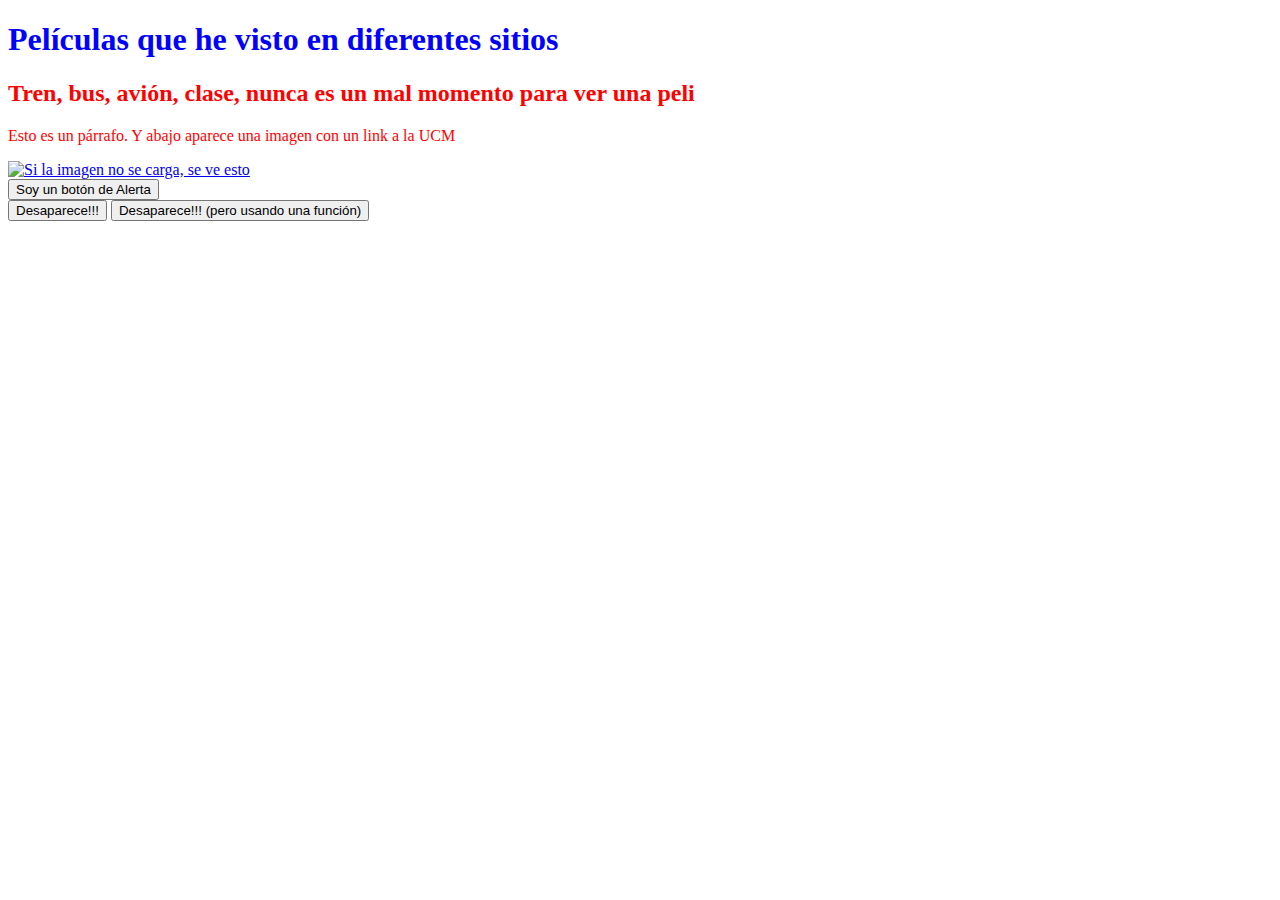
==== web_op/index.html @ b40d1664 "orden" ====
<!DOCTYPE html>

<html lang="es">

<head>
  <meta charset="utf-8">
  <title>Sitios y pelis</title>
  <meta name="viewport" content="width=device-width, initial-scale=1.0">
  <link rel="stylesheet" href="estilo.css"> <!-- Esto cargaria un archivo de estilo, pero no es necesario en Fiddle porque lo hace automáticamente -->
  <script src="script.js"></script> <!--Aquí podriamos cargar los scripts, también se puede en el <body>, y pasa lo mismo que con el css de antes, en verdad aquí no estamos cargando nada-->
</head>

<body>
  <h1>Películas que he visto en diferentes sitios</h1>
  <div>
    <h2 class=clase>Tren, bus, avión, clase, nunca es un mal momento para ver una peli</h2>

    <p class=clase id="magico"> Esto es un párrafo. Y abajo aparece una imagen con un link a la UCM</p>
    <a href="https://www.ucm.es/" target="_blank">
      <img src="https://www.ucm.es/themes/ucm16/media/img/logo.png" alt="Si la imagen no se carga, se ve esto"><!--Modifica el atributo src y verás como se muestra el mensaje, pero el link (etiqueta <a>) seguirá funcionando al ser un hijo -->
    </a>
  </div>
  <div>
    <button onclick="alert(devuelveTextoDeAlerta())">Soy un botón de Alerta</button>
  </div>
  <div>
    <button onclick="document.getElementById('magico').style.visibility='hidden'"> Desaparece!!! </button>
    <button onclick="desaparece('magico')"> Desaparece!!! (pero usando una función) </button>
  </div>
</body>
<!--2023-2024-->
</html>
---- web_op/estilo.css ----
h1 {
  color: blue;
}

.clase {
  color: red;
}
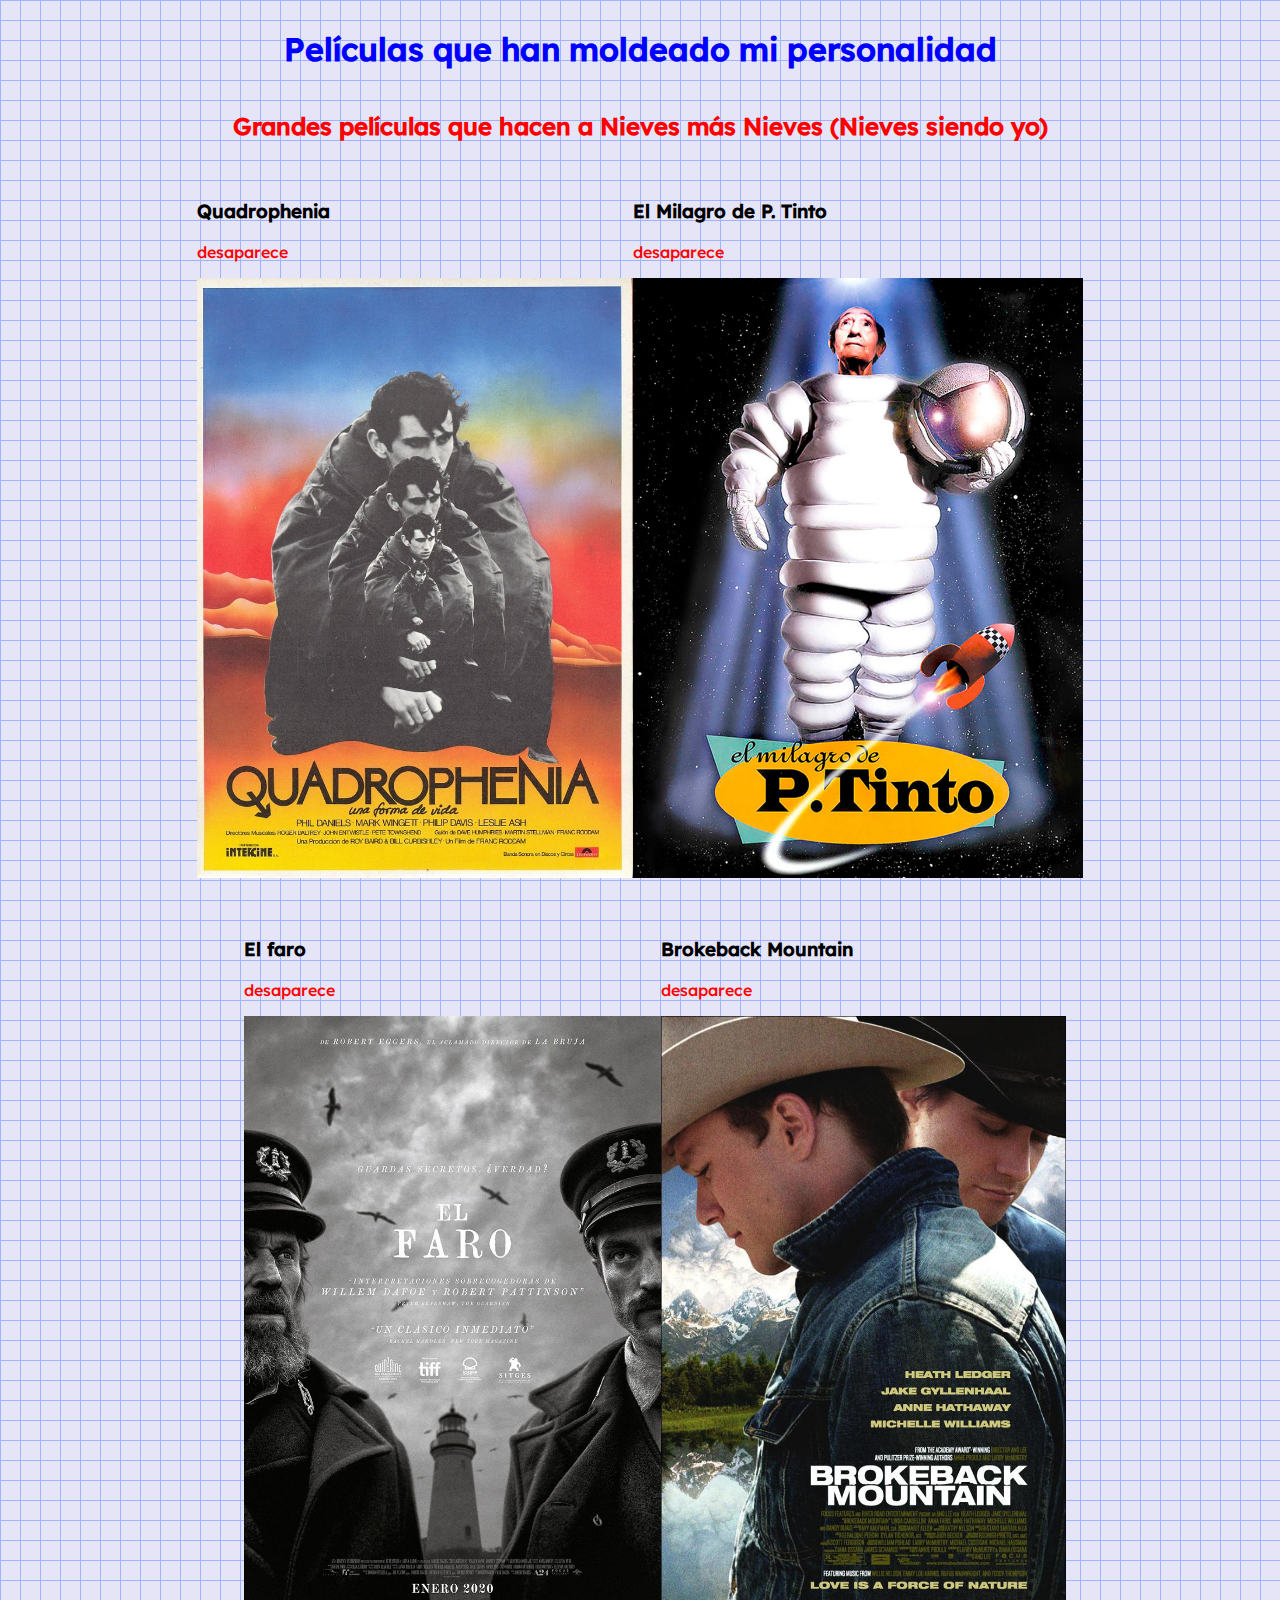
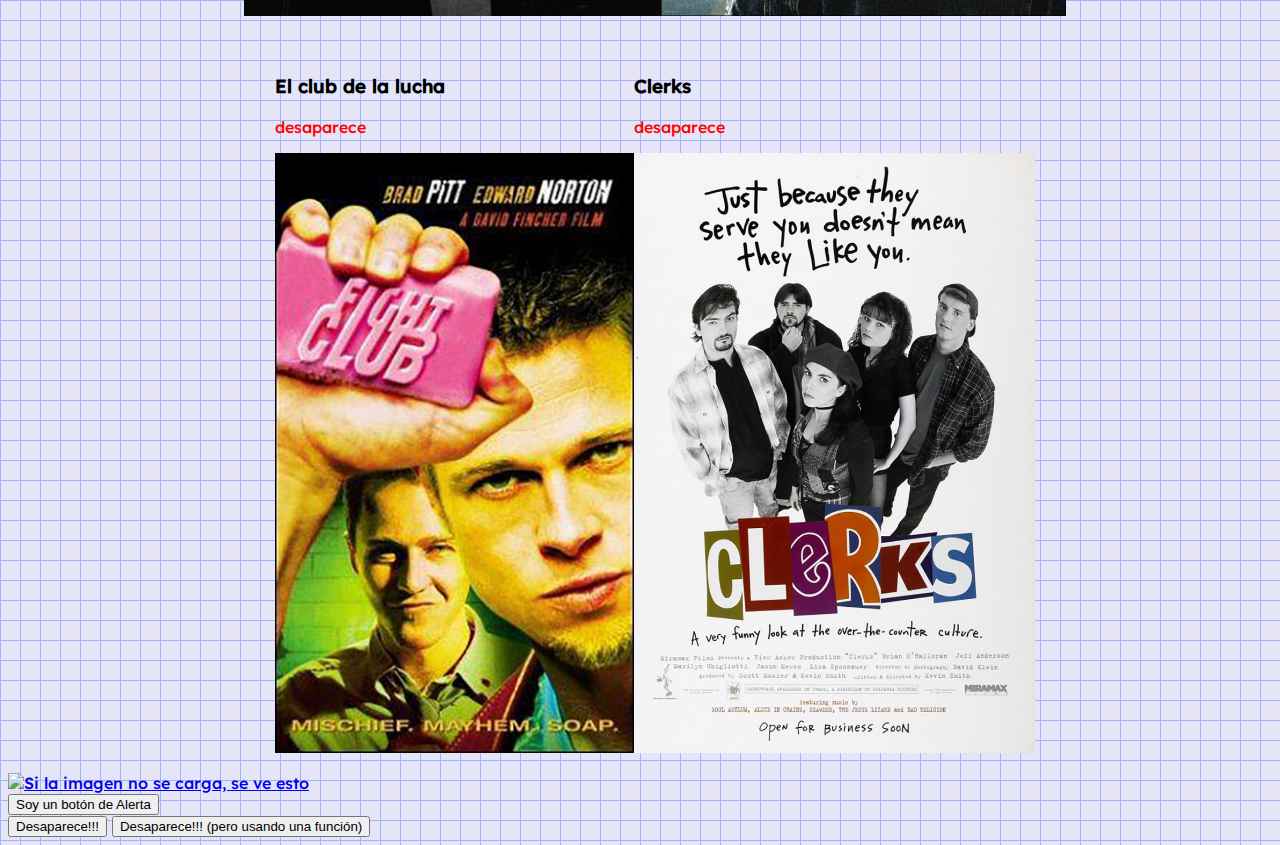
==== commit e5129660: "progreso web" ====
--- a/web_op/index.html
+++ b/web_op/index.html
@@ -4,29 +4,141 @@
 
 <head>
   <meta charset="utf-8">
-  <title>Sitios y pelis</title>
+  <title>Pelis y Nieves</title>
   <meta name="viewport" content="width=device-width, initial-scale=1.0">
   <link rel="stylesheet" href="estilo.css"> <!-- Esto cargaria un archivo de estilo, pero no es necesario en Fiddle porque lo hace automáticamente -->
   <script src="script.js"></script> <!--Aquí podriamos cargar los scripts, también se puede en el <body>, y pasa lo mismo que con el css de antes, en verdad aquí no estamos cargando nada-->
 </head>
 
 <body>
-  <h1>Películas que he visto en diferentes sitios</h1>
+
+  <!-- h1, h2, etc son headers -->
+  <div class="center">
+  <h1>Películas que han moldeado mi personalidad</h1>
+  </div>
+
   <div>
-    <h2 class=clase>Tren, bus, avión, clase, nunca es un mal momento para ver una peli</h2>
+    <div class="center">
+    <h2 class=clase>Grandes películas que hacen a Nieves más Nieves (Nieves siendo yo)</h2>
+    </div>
 
-    <p class=clase id="magico"> Esto es un párrafo. Y abajo aparece una imagen con un link a la UCM</p>
+    <div class="center">
+      <div class="container">
+
+        <div class="row">
+          
+          <!-- Left column -->
+          <div class="col-md-7">
+            <br>
+              <h3>Quadrophenia</h3>
+              <!-- p son parrafos -->
+              <p class=clase id="magico">desaparece</p>
+              <div class="center">
+                <img class="peli" src="./img/quadrophenia.jpg" alt="Quadrophenia">
+              </div>
+            <br>
+          </div>
+
+          <!-- Right column -->
+          <div class="col-md-7">
+            <br>
+            <h3>El Milagro de P. Tinto</h3>
+            <!-- p son parrafos -->
+            <p class=clase id="magico">desaparece</p>
+              <div class="center">
+                <img class="peli" src="./img/elmilagro.jpg" alt="P. Tinto">
+              </div>
+            <br>
+          </div>
+
+        </div>
+      </div>
+    </div>
+
+    <div class="center"></div>
+      <div class="container">
+
+        <div class="row">
+          
+          <!-- Left column -->
+          <div class="col-md-7">
+            <br>
+              <h3>El faro</h3>
+              <!-- p son parrafos -->
+              <p class=clase id="magico">desaparece</p>
+              <div class="center">
+                <img class="peli" src="./img/faro.jpg" alt="El faro">
+              </div>
+            <br>
+          </div>
+
+          <!-- Right column -->
+          <div class="col-md-7">
+            <br>
+            <h3>Brokeback Mountain</h3>
+            <!-- p son parrafos -->
+            <p class=clase id="magico">desaparece</p>
+              <div class="center">
+                <img class="peli" src="./img/brokebackmountain.jpg" alt="brokeback Mountain">
+              </div>
+            <br>
+          </div>
+
+        </div>
+      </div>
+    </div>
+    
+    <div class="center"></div>
+      <div class="container">
+
+        <div class="row">
+          
+          <!-- Left column -->
+          <div class="col-md-7">
+            <br>
+              <h3>El club de la lucha</h3>
+              <!-- p son parrafos -->
+              <p class=clase id="magico">desaparece</p>
+              <div class="center">
+                <img class="peli" src="./img/lucha.jpg" alt="El club de la lucha">
+              </div>
+            <br>
+          </div>
+
+          <!-- Right column -->
+          <div class="col-md-7">
+            <br>
+            <h3>Clerks</h3>
+            <!-- p son parrafos -->
+            <p class=clase id="magico">desaparece</p>
+              <div class="center">
+                <img class="peli" src="./img/clerks.jpg" alt="Clerks">
+              </div>
+            <br>
+          </div>
+
+        </div>
+      </div>
+    </div>
+
+
+    <!-- a son cosas con hyperlinks -->
     <a href="https://www.ucm.es/" target="_blank">
-      <img src="https://www.ucm.es/themes/ucm16/media/img/logo.png" alt="Si la imagen no se carga, se ve esto"><!--Modifica el atributo src y verás como se muestra el mensaje, pero el link (etiqueta <a>) seguirá funcionando al ser un hijo -->
+      <!-- img son imagenes -->
+      <img src="https://www.ucm.es/themes/ucm16/media/img/logo.png" alt="Si la imagen no se carga, se ve esto">
     </a>
   </div>
+
   <div>
+    <!-- button son botones -->
     <button onclick="alert(devuelveTextoDeAlerta())">Soy un botón de Alerta</button>
   </div>
+
   <div>
     <button onclick="document.getElementById('magico').style.visibility='hidden'"> Desaparece!!! </button>
     <button onclick="desaparece('magico')"> Desaparece!!! (pero usando una función) </button>
   </div>
 </body>
+
 <!--2023-2024-->
 </html>--- a/web_op/estilo.css
+++ b/web_op/estilo.css
@@ -1,7 +1,52 @@
+@font-face {
+  font-family: "Lexend";
+  src: url('fnt/Lexend-Medium.ttf');
+}
+
+html {
+  font-family: 'Lexend';
+  background-color: #e5e5f7;
+opacity: 1;
+background-image:  linear-gradient(#9fb4ff 1px, transparent 1px), linear-gradient(to right, #9fb4ff 1px, #e5e5f7 1px);
+background-size: 20px 20px;
+}
+
 h1 {
   color: blue;
 }
 
 .clase {
   color: red;
+}
+
+.center {
+  display: flex;
+  align-items: center;
+  justify-content: center;
+}
+
+.peli {
+  height: 600px;
+  display: flex;
+  align-items: center;
+  justify-content: center;
+}
+
+.row {
+  display: -webkit-box;
+  display: -ms-flexbox;
+  display: flex;
+  -ms-flex-wrap: wrap;
+  margin-right: -15px;
+  margin-left: -15px;
+  align-items: center;
+  justify-content: center;
+}
+
+.container {
+  width: 100%;
+  padding-right: 15px;
+  padding-left: 15px;
+  margin-right: auto;
+  margin-left: auto;
 }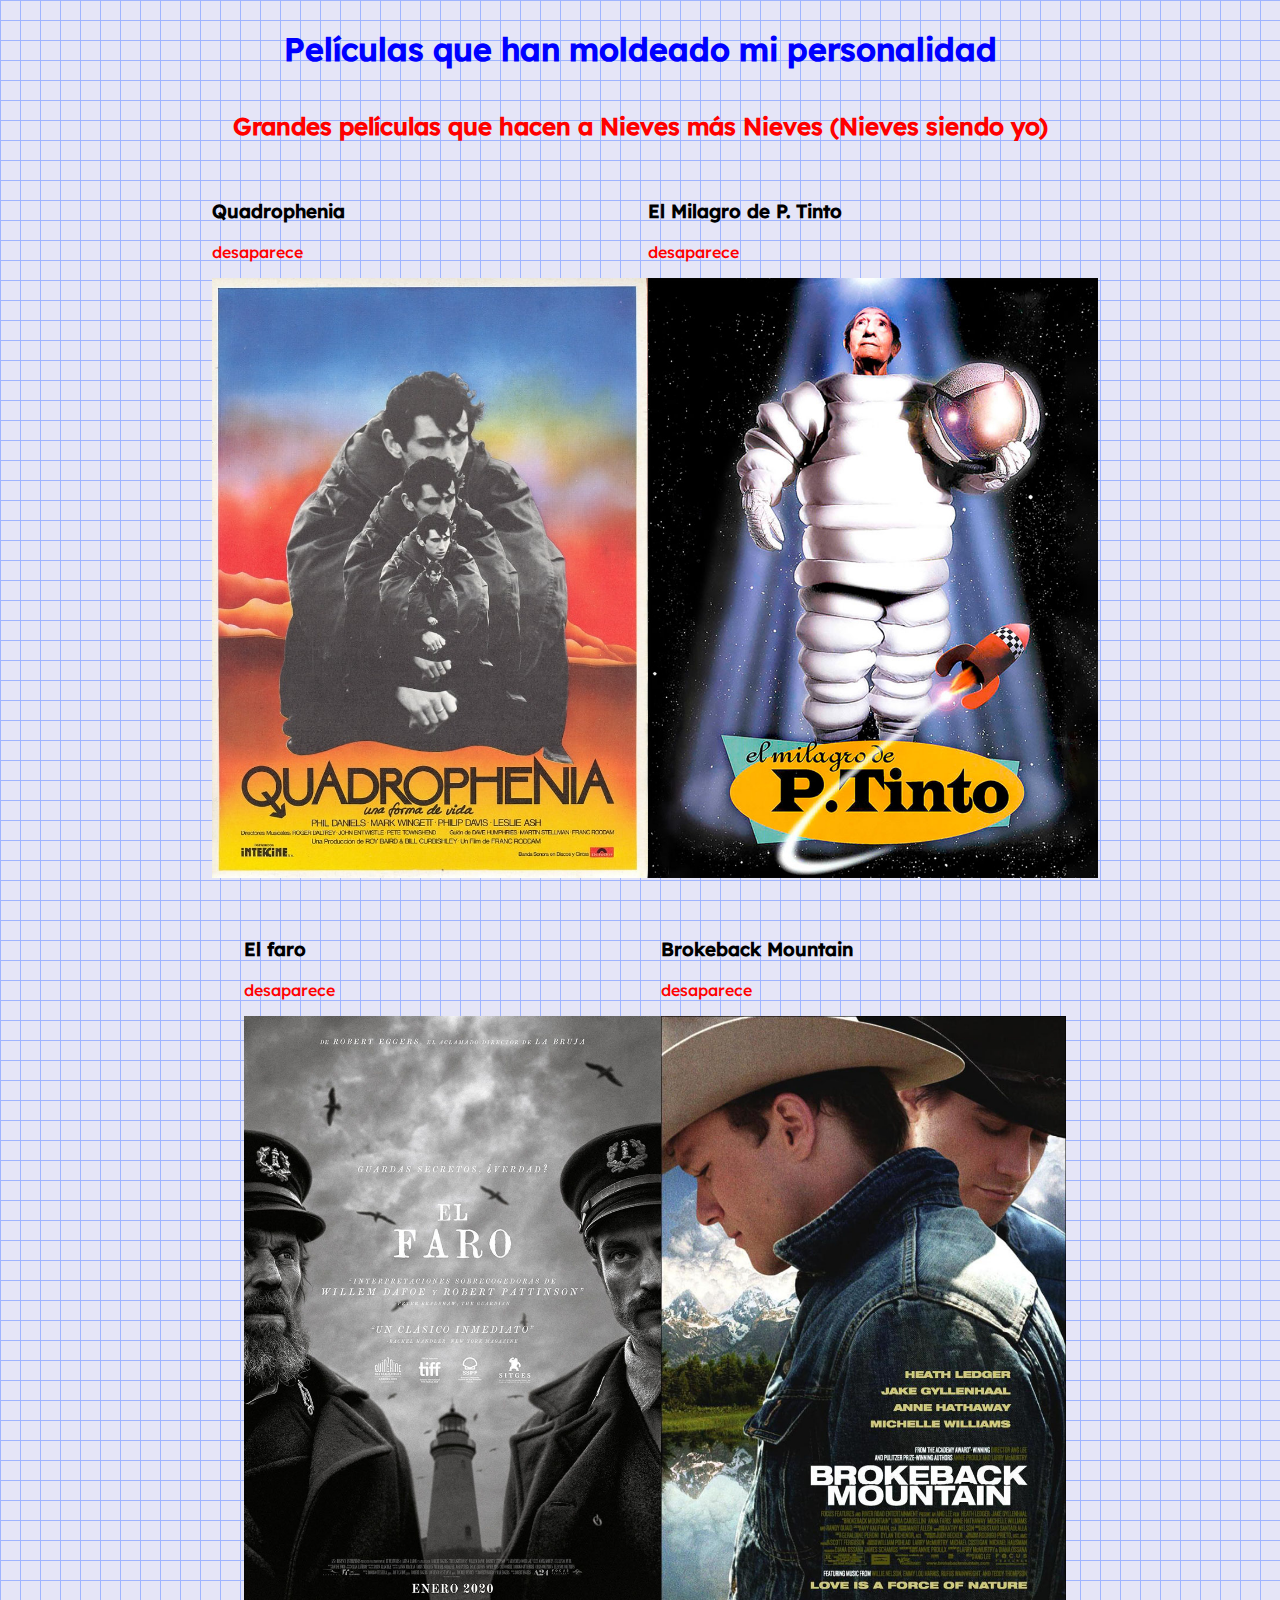
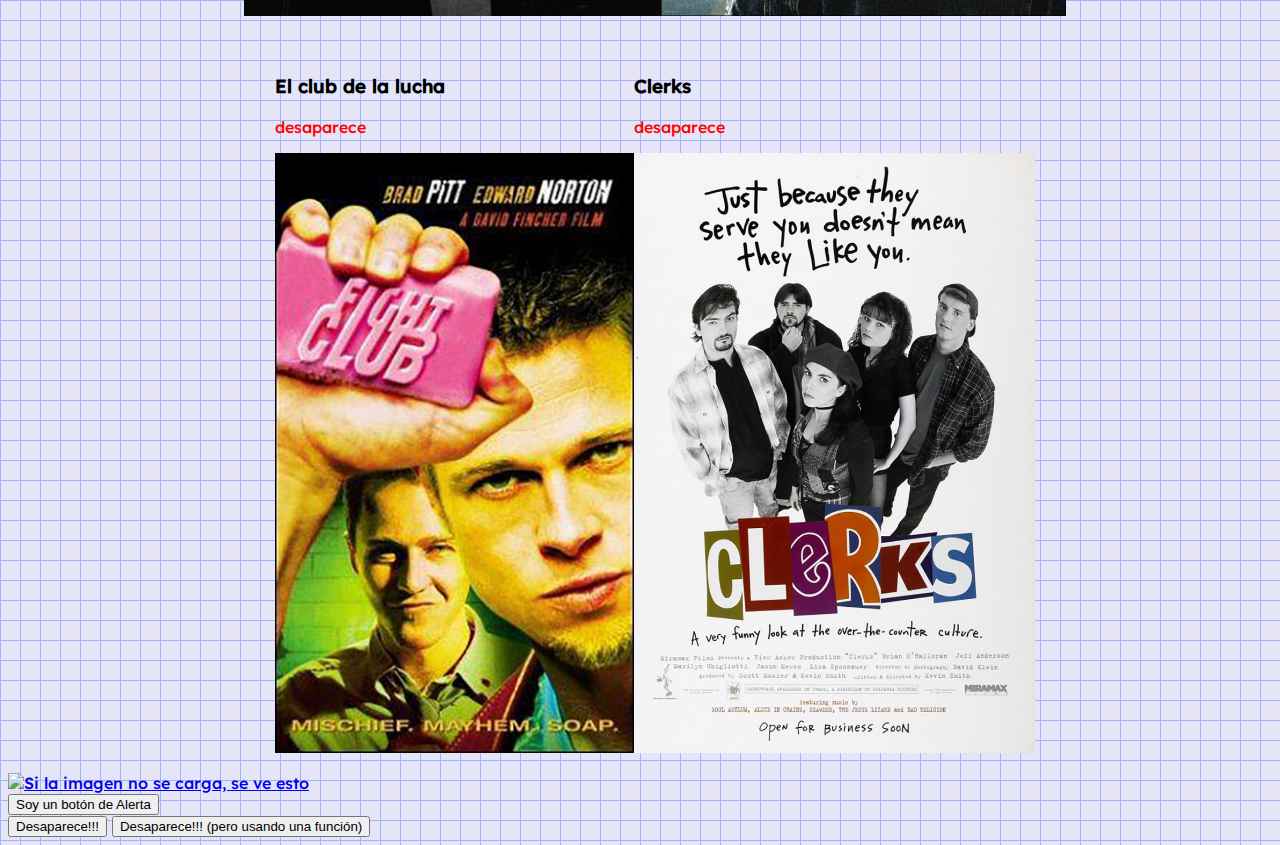
==== commit 6c54969a: "simplificación de código" ====
--- a/web_op/index.html
+++ b/web_op/index.html
@@ -18,110 +18,104 @@
   </div>
 
   <div>
-    <div class="center">
-    <h2 class=clase>Grandes películas que hacen a Nieves más Nieves (Nieves siendo yo)</h2>
-    </div>
+      <div class="center">
+          <h2 class=clase>Grandes películas que hacen a Nieves más Nieves (Nieves siendo yo)</h2>
+      </div>
 
-    <div class="center">
-      <div class="container">
+      <div class="center container">
 
-        <div class="row">
-          
-          <!-- Left column -->
-          <div class="col-md-7">
-            <br>
-              <h3>Quadrophenia</h3>
-              <!-- p son parrafos -->
-              <p class=clase id="magico">desaparece</p>
-              <div class="center">
-                <img class="peli" src="./img/quadrophenia.jpg" alt="Quadrophenia">
+          <div class="row">
+
+              <!-- Left column -->
+              <div class="col-md-7">
+                  <br>
+                  <h3>Quadrophenia</h3>
+                  <!-- p son parrafos -->
+                  <p class=clase id="magico">desaparece</p>
+                  <div class="center">
+                      <img class="peli" src="./img/quadrophenia.jpg" alt="Quadrophenia">
+                  </div>
+                  <br>
               </div>
-            <br>
+
+              <!-- Right column -->
+              <div class="col-md-7">
+                  <br>
+                  <h3>El Milagro de P. Tinto</h3>
+                  <!-- p son parrafos -->
+                  <p class=clase id="magico">desaparece</p>
+                  <div class="center">
+                      <img class="peli" src="./img/elmilagro.jpg" alt="P. Tinto">
+                  </div>
+                  <br>
+              </div>
+
+          </div>
+      </div>
+
+      <div class="center container">
+
+          <div class="row">
+
+              <!-- Left column -->
+              <div class="col-md-7">
+                  <br>
+                  <h3>El faro</h3>
+                  <!-- p son parrafos -->
+                  <p class=clase id="magico">desaparece</p>
+                  <div class="center">
+                      <img class="peli" src="./img/faro.jpg" alt="El faro">
+                  </div>
+                  <br>
+              </div>
+
+              <!-- Right column -->
+              <div class="col-md-7">
+                  <br>
+                  <h3>Brokeback Mountain</h3>
+                  <!-- p son parrafos -->
+                  <p class=clase id="magico">desaparece</p>
+                  <div class="center">
+                      <img class="peli" src="./img/brokebackmountain.jpg" alt="brokeback Mountain">
+                  </div>
+                  <br>
+              </div>
+
           </div>
 
-          <!-- Right column -->
-          <div class="col-md-7">
-            <br>
-            <h3>El Milagro de P. Tinto</h3>
-            <!-- p son parrafos -->
-            <p class=clase id="magico">desaparece</p>
-              <div class="center">
-                <img class="peli" src="./img/elmilagro.jpg" alt="P. Tinto">
+      </div>
+
+      <div class="center container">
+          <div class="row">
+
+              <!-- Left column -->
+              <div class="col-md-7">
+                  <br>
+                  <h3>El club de la lucha</h3>
+                  <!-- p son parrafos -->
+                  <p class=clase id="magico">desaparece</p>
+                  <div class="center">
+                      <img class="peli" src="./img/lucha.jpg" alt="El club de la lucha">
+                  </div>
+                  <br>
               </div>
-            <br>
+
+              <!-- Right column -->
+              <div class="col-md-7">
+                  <br>
+                  <h3>Clerks</h3>
+                  <!-- p son parrafos -->
+                  <p class=clase id="magico">desaparece</p>
+                  <div class="center">
+                      <img class="peli" src="./img/clerks.jpg" alt="Clerks">
+                  </div>
+                  <br>
+              </div>
+
           </div>
-
-        </div>
       </div>
-    </div>
-
-    <div class="center"></div>
-      <div class="container">
-
-        <div class="row">
-          
-          <!-- Left column -->
-          <div class="col-md-7">
-            <br>
-              <h3>El faro</h3>
-              <!-- p son parrafos -->
-              <p class=clase id="magico">desaparece</p>
-              <div class="center">
-                <img class="peli" src="./img/faro.jpg" alt="El faro">
-              </div>
-            <br>
-          </div>
-
-          <!-- Right column -->
-          <div class="col-md-7">
-            <br>
-            <h3>Brokeback Mountain</h3>
-            <!-- p son parrafos -->
-            <p class=clase id="magico">desaparece</p>
-              <div class="center">
-                <img class="peli" src="./img/brokebackmountain.jpg" alt="brokeback Mountain">
-              </div>
-            <br>
-          </div>
-
-        </div>
-      </div>
-    </div>
+  </div>
     
-    <div class="center"></div>
-      <div class="container">
-
-        <div class="row">
-          
-          <!-- Left column -->
-          <div class="col-md-7">
-            <br>
-              <h3>El club de la lucha</h3>
-              <!-- p son parrafos -->
-              <p class=clase id="magico">desaparece</p>
-              <div class="center">
-                <img class="peli" src="./img/lucha.jpg" alt="El club de la lucha">
-              </div>
-            <br>
-          </div>
-
-          <!-- Right column -->
-          <div class="col-md-7">
-            <br>
-            <h3>Clerks</h3>
-            <!-- p son parrafos -->
-            <p class=clase id="magico">desaparece</p>
-              <div class="center">
-                <img class="peli" src="./img/clerks.jpg" alt="Clerks">
-              </div>
-            <br>
-          </div>
-
-        </div>
-      </div>
-    </div>
-
-
     <!-- a son cosas con hyperlinks -->
     <a href="https://www.ucm.es/" target="_blank">
       <!-- img son imagenes -->
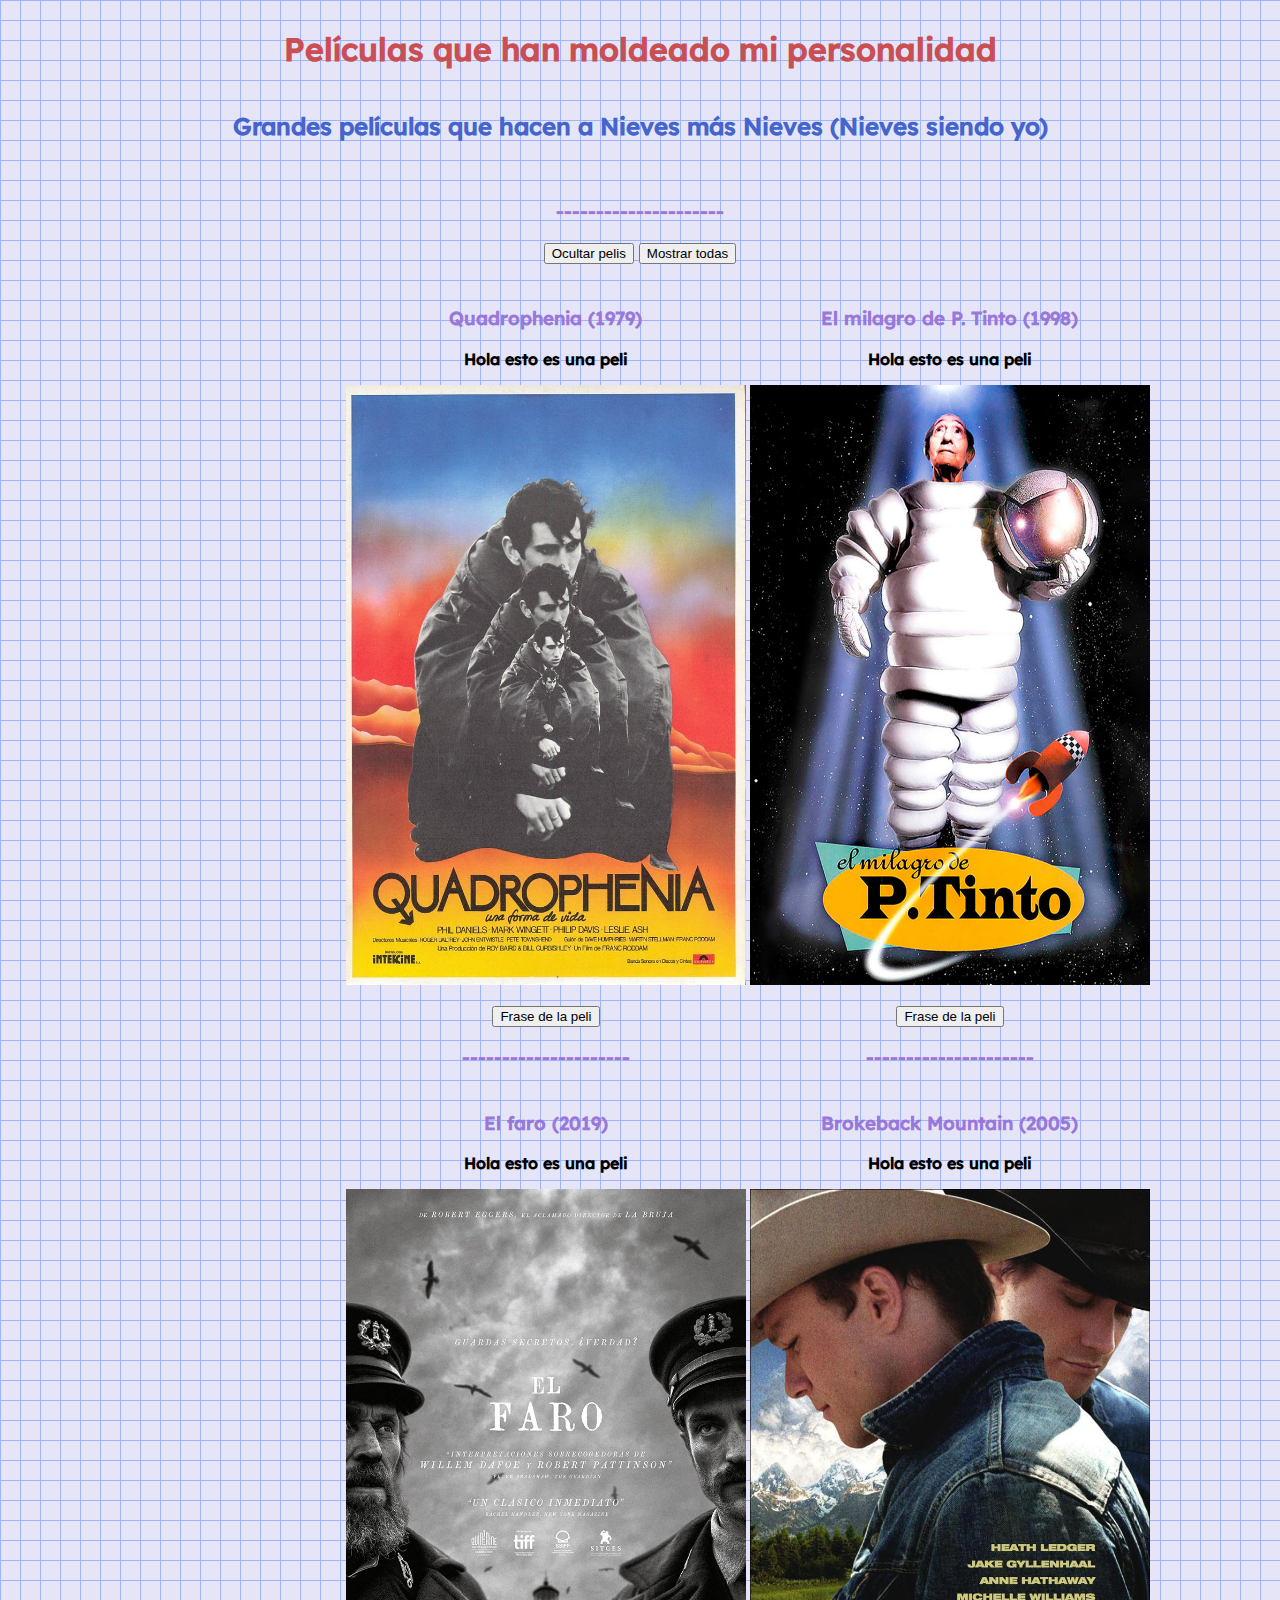
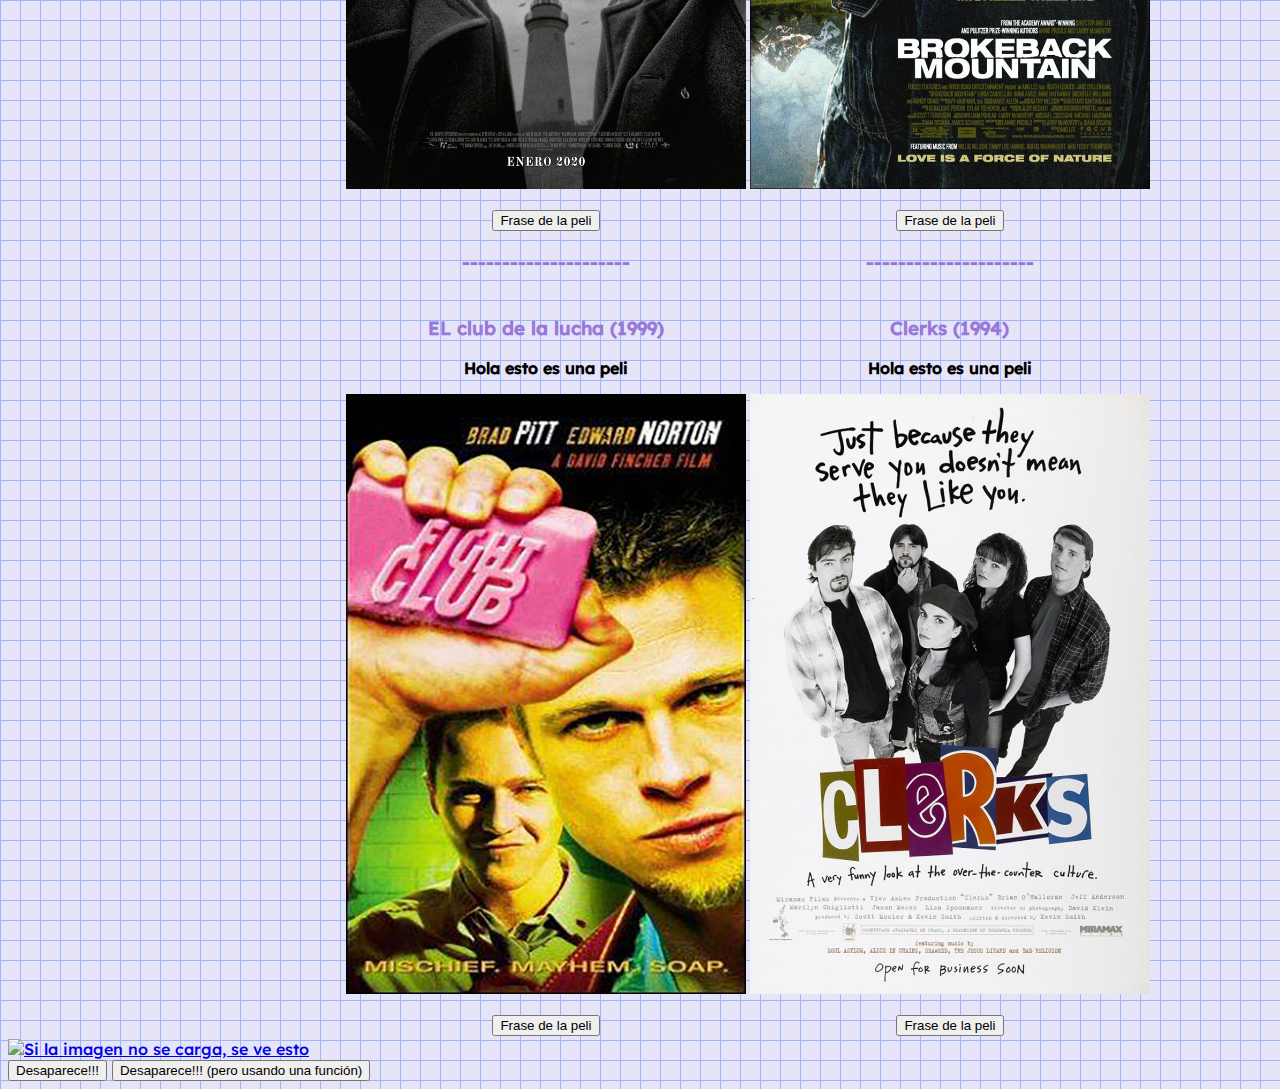
==== commit bea086b6: "avances por fin" ====
--- a/web_op/index.html
+++ b/web_op/index.html
@@ -1,3 +1,4 @@
+<!-- Nieves Alonso Gilsanz -->
 <!DOCTYPE html>
 
 <html lang="es">
@@ -14,108 +15,77 @@
 
   <!-- h1, h2, etc son headers -->
   <div class="center">
-  <h1>Películas que han moldeado mi personalidad</h1>
+    <h1>Películas que han moldeado mi personalidad</h1>
   </div>
 
   <div>
       <div class="center">
-          <h2 class=clase>Grandes películas que hacen a Nieves más Nieves (Nieves siendo yo)</h2>
+          <h2 class=h2> Grandes películas que hacen a Nieves más Nieves (Nieves siendo yo)</h2>
+          <br>
+          <h3 class="h3">---------------------</h3>
+          <button onclick="alert(quadrAlerta())">Ocultar pelis</button>
+          <button onclick="alert(quadrAlerta())">Mostrar todas</button> 
       </div>
 
-      <div class="center container">
+    <table class="center2">
+        <tr>
+          <th class="center">
+              <h3 class="h3">Quadrophenia (1979)</h3>
+              <p>Hola esto es una peli</p>
+              <img class="peli" src="./img/quadrophenia.jpg" alt="Quadrophenia">
+              <br>
+              <button onclick="alert(quadrAlerta())">Frase de la peli</button>
+              <h3 class="h3">---------------------</h3>
+          </th>
+          <th class="center">
+              <h3 class="h3">El milagro de P. Tinto (1998)</h3>
+              <p>Hola esto es una peli</p>
+              <img class="peli" src="./img/elmilagro.jpg" alt="P. Tinto">
+              <br>
+              <button onclick="alert(milagroAlerta())">Frase de la peli</button>
+              <h3 class="h3">---------------------</h3>
+          </th>
+        </tr>
 
-          <div class="row">
+        <tr>
+          <th class="center">
+              <h3 class="h3">El faro (2019)</h3>
+              <p>Hola esto es una peli</p>
+              <img class="peli" src="./img/faro.jpg" alt="El faro">
+              <br>
+              <button onclick="alert(faroAlerta())">Frase de la peli</button>
+              <h3 class="h3">---------------------</h3>
+          </th>
+          <th class="center">
+              <h3 class="h3">Brokeback Mountain (2005)</h3>
+              <p>Hola esto es una peli</p>
+              <img class="peli" src="./img/brokebackmountain.jpg" alt="Brokeback Mountain">
+              <br>
+              <button onclick="alert(brokeAlerta())">Frase de la peli</button>
+              <h3 class="h3">---------------------</h3>
+          </th>
+        </tr>
 
-              <!-- Left column -->
-              <div class="col-md-7">
-                  <br>
-                  <h3>Quadrophenia</h3>
-                  <!-- p son parrafos -->
-                  <p class=clase id="magico">desaparece</p>
-                  <div class="center">
-                      <img class="peli" src="./img/quadrophenia.jpg" alt="Quadrophenia">
-                  </div>
-                  <br>
-              </div>
+      <br>
 
-              <!-- Right column -->
-              <div class="col-md-7">
-                  <br>
-                  <h3>El Milagro de P. Tinto</h3>
-                  <!-- p son parrafos -->
-                  <p class=clase id="magico">desaparece</p>
-                  <div class="center">
-                      <img class="peli" src="./img/elmilagro.jpg" alt="P. Tinto">
-                  </div>
-                  <br>
-              </div>
+        <tr>
+            <th class="center">
+              <h3 class="h3">EL club de la lucha (1999)</h3>
+              <p>Hola esto es una peli</p>
+              <img class="peli" src="./img/lucha.jpg" alt="El club de la lucha">
+              <br>
+              <button onclick="alert(luchaAlerta())">Frase de la peli</button>
+            </th>
+            <th class="center">
+              <h3 class="h3">Clerks (1994)</h3>
+              <p>Hola esto es una peli</p>
+              <img class="peli" src="./img/clerks.jpg" alt="Clerks">
+              <br>
+              <button onclick="alert(clerksAlerta())">Frase de la peli</button>
+            </th>
+        </tr>
+    </table>
 
-          </div>
-      </div>
-
-      <div class="center container">
-
-          <div class="row">
-
-              <!-- Left column -->
-              <div class="col-md-7">
-                  <br>
-                  <h3>El faro</h3>
-                  <!-- p son parrafos -->
-                  <p class=clase id="magico">desaparece</p>
-                  <div class="center">
-                      <img class="peli" src="./img/faro.jpg" alt="El faro">
-                  </div>
-                  <br>
-              </div>
-
-              <!-- Right column -->
-              <div class="col-md-7">
-                  <br>
-                  <h3>Brokeback Mountain</h3>
-                  <!-- p son parrafos -->
-                  <p class=clase id="magico">desaparece</p>
-                  <div class="center">
-                      <img class="peli" src="./img/brokebackmountain.jpg" alt="brokeback Mountain">
-                  </div>
-                  <br>
-              </div>
-
-          </div>
-
-      </div>
-
-      <div class="center container">
-          <div class="row">
-
-              <!-- Left column -->
-              <div class="col-md-7">
-                  <br>
-                  <h3>El club de la lucha</h3>
-                  <!-- p son parrafos -->
-                  <p class=clase id="magico">desaparece</p>
-                  <div class="center">
-                      <img class="peli" src="./img/lucha.jpg" alt="El club de la lucha">
-                  </div>
-                  <br>
-              </div>
-
-              <!-- Right column -->
-              <div class="col-md-7">
-                  <br>
-                  <h3>Clerks</h3>
-                  <!-- p son parrafos -->
-                  <p class=clase id="magico">desaparece</p>
-                  <div class="center">
-                      <img class="peli" src="./img/clerks.jpg" alt="Clerks">
-                  </div>
-                  <br>
-              </div>
-
-          </div>
-      </div>
-  </div>
-    
     <!-- a son cosas con hyperlinks -->
     <a href="https://www.ucm.es/" target="_blank">
       <!-- img son imagenes -->
@@ -123,10 +93,6 @@
     </a>
   </div>
 
-  <div>
-    <!-- button son botones -->
-    <button onclick="alert(devuelveTextoDeAlerta())">Soy un botón de Alerta</button>
-  </div>
 
   <div>
     <button onclick="document.getElementById('magico').style.visibility='hidden'"> Desaparece!!! </button>
--- a/web_op/estilo.css
+++ b/web_op/estilo.css
@@ -12,21 +12,31 @@
 }
 
 h1 {
-  color: blue;
+  color: rgb(202, 79, 85);
 }
 
-.clase {
-  color: red;
+.h2 {
+  color: rgb(70, 101, 204);
+}
+
+.h3 {
+  color: rgb(154, 120, 218);
 }
 
 .center {
-  display: flex;
   align-items: center;
+  text-align: center;
+  align-content: center;
   justify-content: center;
+}
+
+.center2 {
+  margin-left: 26.5%;
 }
 
 .peli {
   height: 600px;
+  width: 400px;
   display: flex;
   align-items: center;
   justify-content: center;
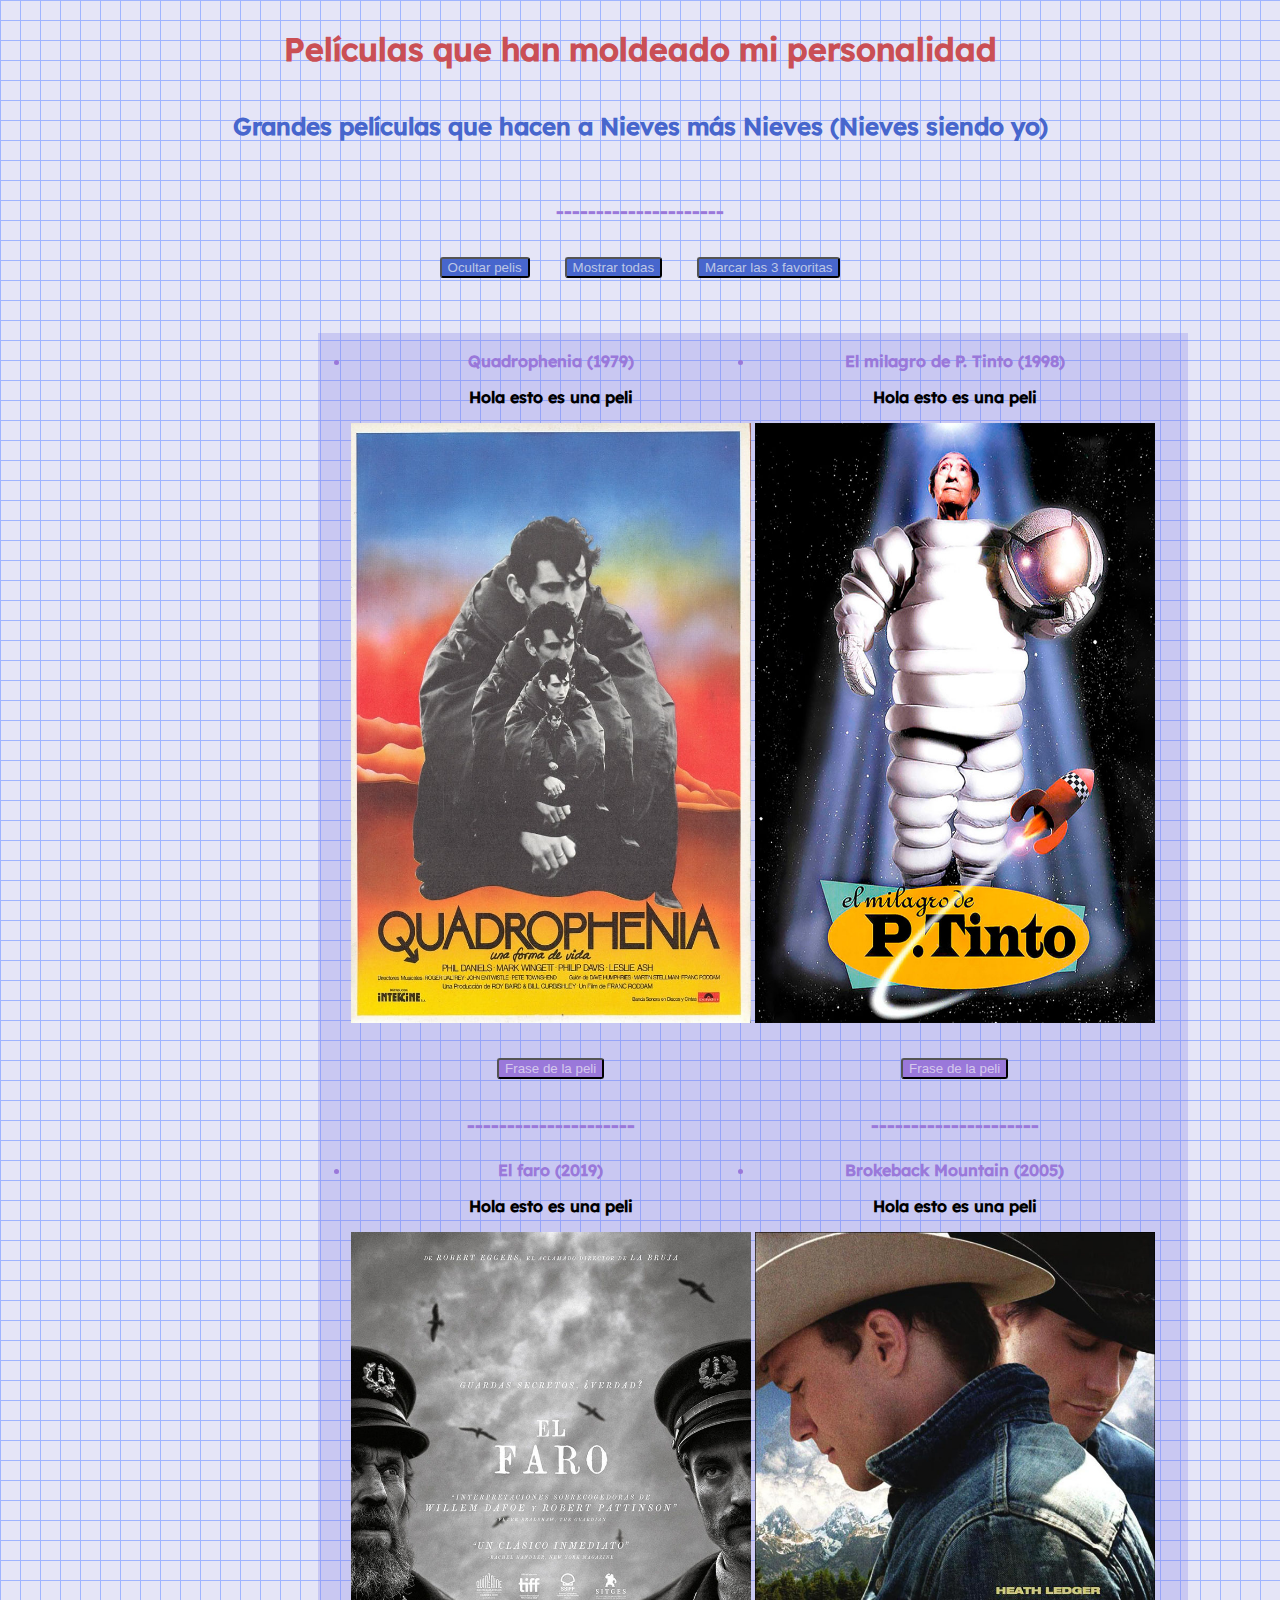
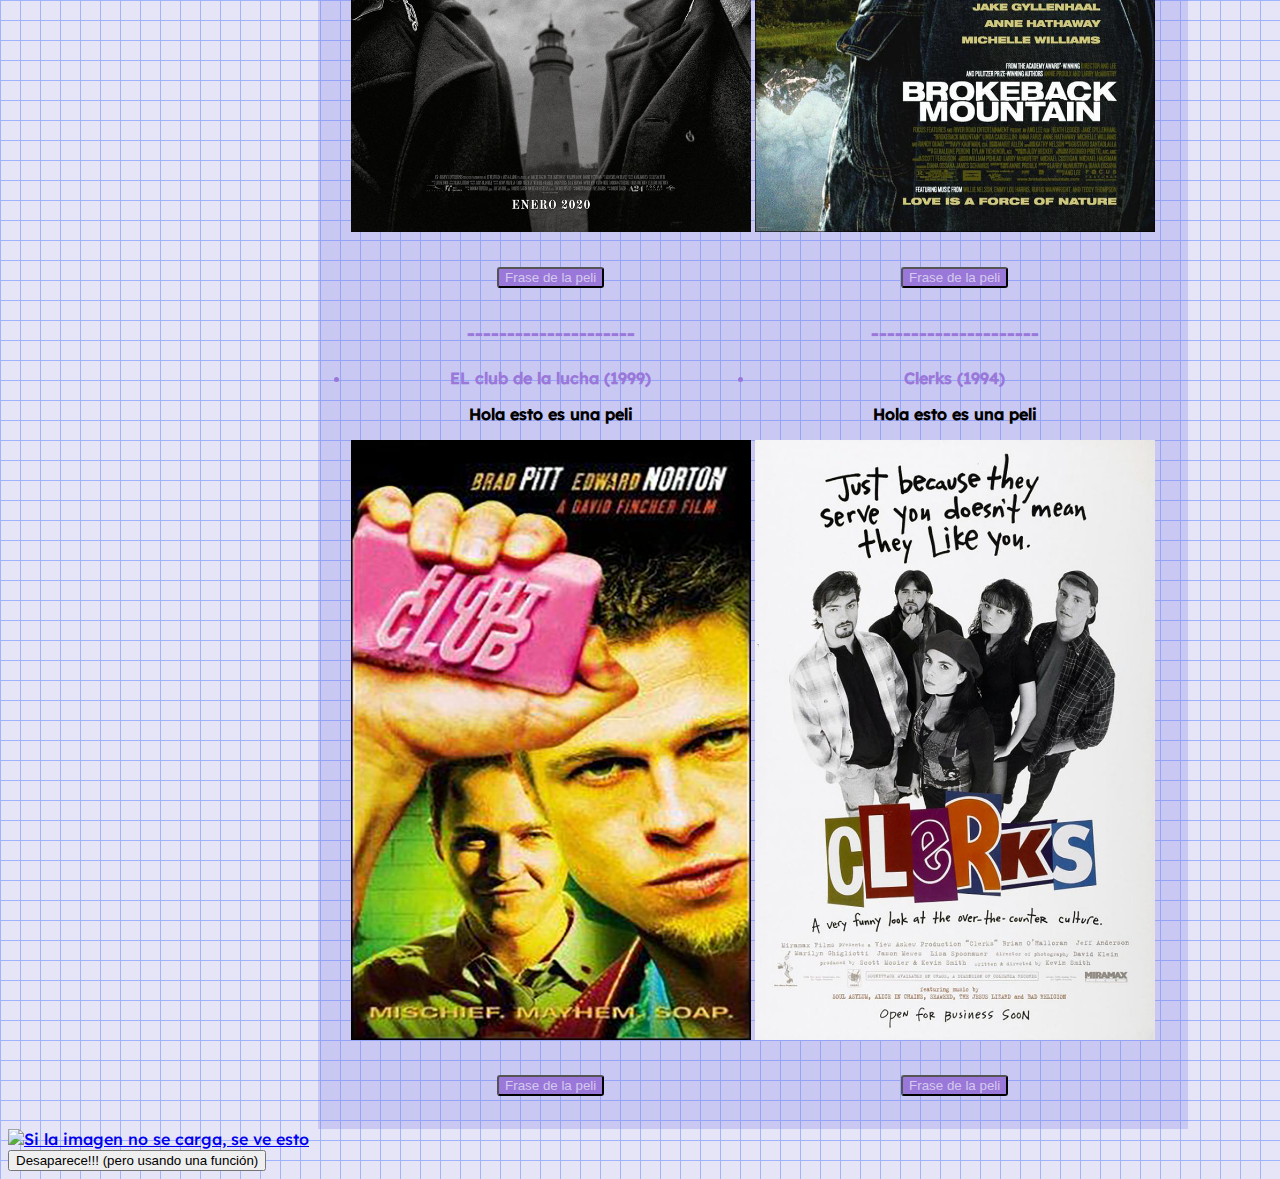
==== commit 4968da33: "cosas boton con id lol" ====
--- a/web_op/index.html
+++ b/web_op/index.html
@@ -15,7 +15,7 @@
 
   <!-- h1, h2, etc son headers -->
   <div class="center">
-    <h1>Películas que han moldeado mi personalidad</h1>
+    <h1 class="h1">Películas que han moldeado mi personalidad</h1>
   </div>
 
   <div>
@@ -23,45 +23,46 @@
           <h2 class=h2> Grandes películas que hacen a Nieves más Nieves (Nieves siendo yo)</h2>
           <br>
           <h3 class="h3">---------------------</h3>
-          <button onclick="alert(quadrAlerta())">Ocultar pelis</button>
-          <button onclick="alert(quadrAlerta())">Mostrar todas</button> 
+          <button class="button1" onclick="alert(quadrAlerta())">Ocultar pelis</button>
+          <button class="button1" onclick="alert(quadrAlerta())">Mostrar todas</button>
+          <button class="button1" onclick="marcar()">Marcar las 3 favoritas</button>
       </div>
 
     <table class="center2">
         <tr>
           <th class="center">
-              <h3 class="h3">Quadrophenia (1979)</h3>
+              <li class="h3">Quadrophenia (1979)</li>
               <p>Hola esto es una peli</p>
               <img class="peli" src="./img/quadrophenia.jpg" alt="Quadrophenia">
               <br>
-              <button onclick="alert(quadrAlerta())">Frase de la peli</button>
+              <button class="button2" onclick="alert(quadrAlerta())">Frase de la peli</button>
               <h3 class="h3">---------------------</h3>
           </th>
           <th class="center">
-              <h3 class="h3">El milagro de P. Tinto (1998)</h3>
+              <li class="h3">El milagro de P. Tinto (1998)</li>
               <p>Hola esto es una peli</p>
               <img class="peli" src="./img/elmilagro.jpg" alt="P. Tinto">
               <br>
-              <button onclick="alert(milagroAlerta())">Frase de la peli</button>
+              <button  class="button2" onclick="alert(milagroAlerta())">Frase de la peli</button>
               <h3 class="h3">---------------------</h3>
           </th>
         </tr>
 
         <tr>
           <th class="center">
-              <h3 class="h3">El faro (2019)</h3>
+              <li class="h3" class="favoritas">El faro (2019)</li>
               <p>Hola esto es una peli</p>
               <img class="peli" src="./img/faro.jpg" alt="El faro">
               <br>
-              <button onclick="alert(faroAlerta())">Frase de la peli</button>
+              <button class="button2" onclick="alert(faroAlerta())">Frase de la peli</button>
               <h3 class="h3">---------------------</h3>
           </th>
           <th class="center">
-              <h3 class="h3">Brokeback Mountain (2005)</h3>
+              <li class="h3" class="favoritas">Brokeback Mountain (2005)</li>
               <p>Hola esto es una peli</p>
               <img class="peli" src="./img/brokebackmountain.jpg" alt="Brokeback Mountain">
               <br>
-              <button onclick="alert(brokeAlerta())">Frase de la peli</button>
+              <button class="button2" onclick="alert(brokeAlerta())">Frase de la peli</button>
               <h3 class="h3">---------------------</h3>
           </th>
         </tr>
@@ -70,18 +71,18 @@
 
         <tr>
             <th class="center">
-              <h3 class="h3">EL club de la lucha (1999)</h3>
+              <li class="h3">EL club de la lucha (1999)</li>
               <p>Hola esto es una peli</p>
               <img class="peli" src="./img/lucha.jpg" alt="El club de la lucha">
               <br>
-              <button onclick="alert(luchaAlerta())">Frase de la peli</button>
+              <button class="button2" onclick="alert(luchaAlerta())">Frase de la peli</button>
             </th>
             <th class="center">
-              <h3 class="h3">Clerks (1994)</h3>
+              <li class="h3" id="favoritas">Clerks (1994)</li>
               <p>Hola esto es una peli</p>
               <img class="peli" src="./img/clerks.jpg" alt="Clerks">
               <br>
-              <button onclick="alert(clerksAlerta())">Frase de la peli</button>
+              <button class="button2" onclick="alert(clerksAlerta())">Frase de la peli</button>
             </th>
         </tr>
     </table>
@@ -95,7 +96,6 @@
 
 
   <div>
-    <button onclick="document.getElementById('magico').style.visibility='hidden'"> Desaparece!!! </button>
     <button onclick="desaparece('magico')"> Desaparece!!! (pero usando una función) </button>
   </div>
 </body>
--- a/web_op/estilo.css
+++ b/web_op/estilo.css
@@ -6,17 +6,17 @@
 html {
   font-family: 'Lexend';
   background-color: #e5e5f7;
-opacity: 1;
-background-image:  linear-gradient(#9fb4ff 1px, transparent 1px), linear-gradient(to right, #9fb4ff 1px, #e5e5f7 1px);
-background-size: 20px 20px;
+  opacity: 1;
+  background-image:  linear-gradient(#9fb4ff 1px, transparent 1px), linear-gradient(to right, #9fb4ff 1px, #e5e5f7 1px);
+  background-size: 20px 20px;
 }
 
-h1 {
+.h1 {
   color: rgb(202, 79, 85);
 }
 
 .h2 {
-  color: rgb(70, 101, 204);
+  color: hsl(226, 57%, 54%);
 }
 
 .h3 {
@@ -31,7 +31,14 @@
 }
 
 .center2 {
-  margin-left: 26.5%;
+  margin-left: 24.5%;
+  margin-top: 20px;
+  padding: 15px;
+  padding-left: 30px;
+  padding-right: 30px;
+  text-align: center;
+  background-color: #7f7de446;
+  width: 50%;
 }
 
 .peli {
@@ -59,4 +66,18 @@
   padding-left: 15px;
   margin-right: auto;
   margin-left: auto;
-}+}
+
+.button1 {
+  margin: 15px;
+  background-color: hsl(226, 57%, 54%);
+  color: hsl(225, 44%, 82%);
+  border-radius: 3px;
+}
+
+.button2 {
+  margin: 15px;
+  background-color: rgb(154, 120, 218);
+  color: rgb(213, 201, 236);
+  border-radius: 3px;
+}
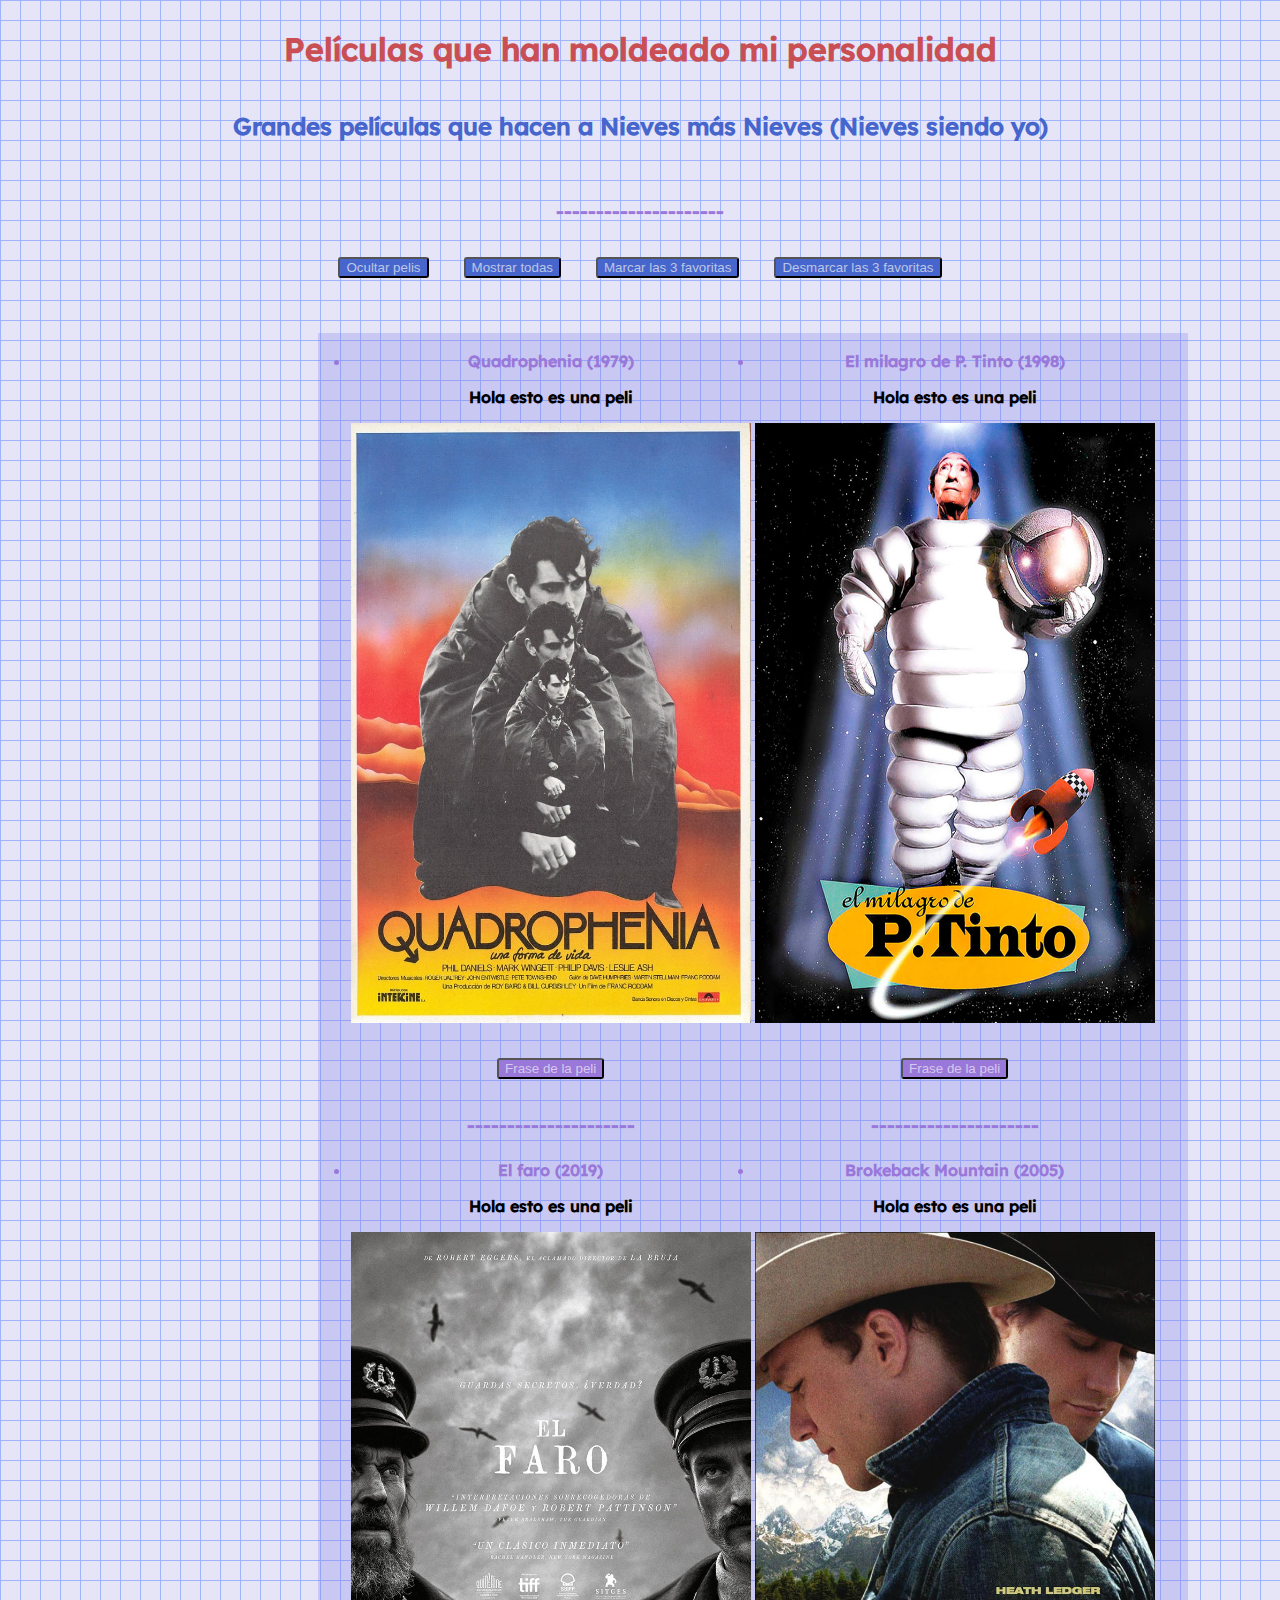
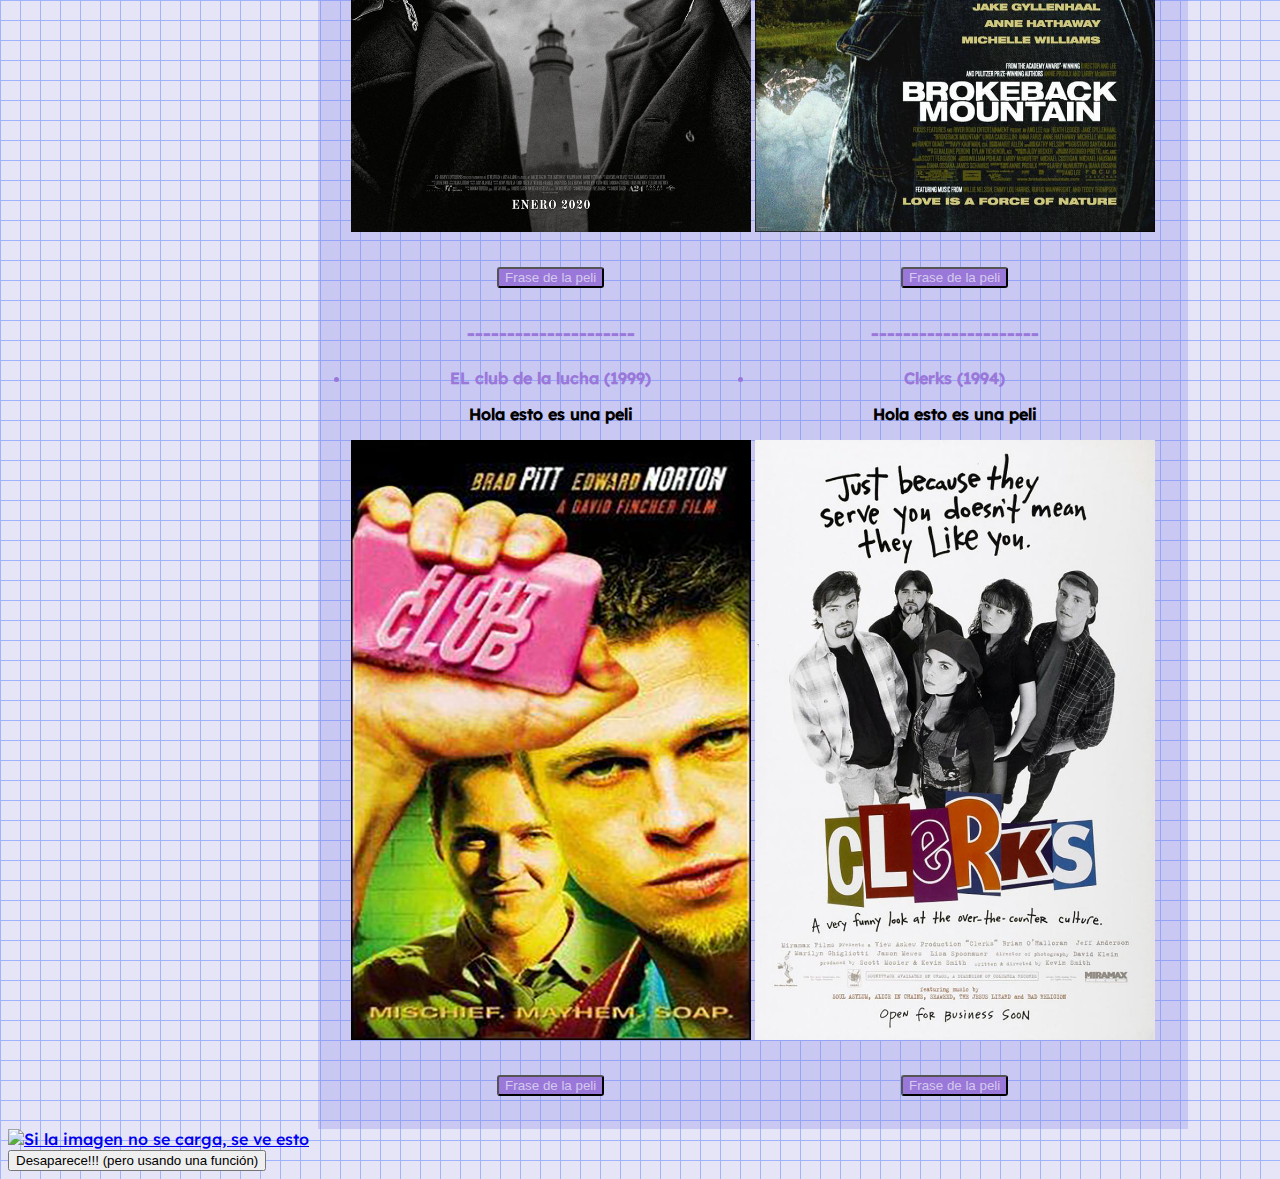
==== commit 1e222ddb: "ahora se marcan" ====
--- a/web_op/index.html
+++ b/web_op/index.html
@@ -25,7 +25,8 @@
           <h3 class="h3">---------------------</h3>
           <button class="button1" onclick="alert(quadrAlerta())">Ocultar pelis</button>
           <button class="button1" onclick="alert(quadrAlerta())">Mostrar todas</button>
-          <button class="button1" onclick="marcar()">Marcar las 3 favoritas</button>
+          <button type="button" class="button1" onclick="marcar()">Marcar las 3 favoritas</button>
+          <button type="button" class="button1" onclick="desmarcar()">Desmarcar las 3 favoritas</button>
       </div>
 
     <table class="center2">
@@ -50,7 +51,7 @@
 
         <tr>
           <th class="center">
-              <li class="h3" class="favoritas">El faro (2019)</li>
+              <li class="h3" id="fav1">El faro (2019)</li>
               <p>Hola esto es una peli</p>
               <img class="peli" src="./img/faro.jpg" alt="El faro">
               <br>
@@ -58,7 +59,7 @@
               <h3 class="h3">---------------------</h3>
           </th>
           <th class="center">
-              <li class="h3" class="favoritas">Brokeback Mountain (2005)</li>
+              <li class="h3" id="fav2">Brokeback Mountain (2005)</li>
               <p>Hola esto es una peli</p>
               <img class="peli" src="./img/brokebackmountain.jpg" alt="Brokeback Mountain">
               <br>
@@ -78,7 +79,7 @@
               <button class="button2" onclick="alert(luchaAlerta())">Frase de la peli</button>
             </th>
             <th class="center">
-              <li class="h3" id="favoritas">Clerks (1994)</li>
+              <li class="h3" id="fav3">Clerks (1994)</li>
               <p>Hola esto es una peli</p>
               <img class="peli" src="./img/clerks.jpg" alt="Clerks">
               <br>
--- a/web_op/estilo.css
+++ b/web_op/estilo.css
@@ -49,25 +49,6 @@
   justify-content: center;
 }
 
-.row {
-  display: -webkit-box;
-  display: -ms-flexbox;
-  display: flex;
-  -ms-flex-wrap: wrap;
-  margin-right: -15px;
-  margin-left: -15px;
-  align-items: center;
-  justify-content: center;
-}
-
-.container {
-  width: 100%;
-  padding-right: 15px;
-  padding-left: 15px;
-  margin-right: auto;
-  margin-left: auto;
-}
-
 .button1 {
   margin: 15px;
   background-color: hsl(226, 57%, 54%);
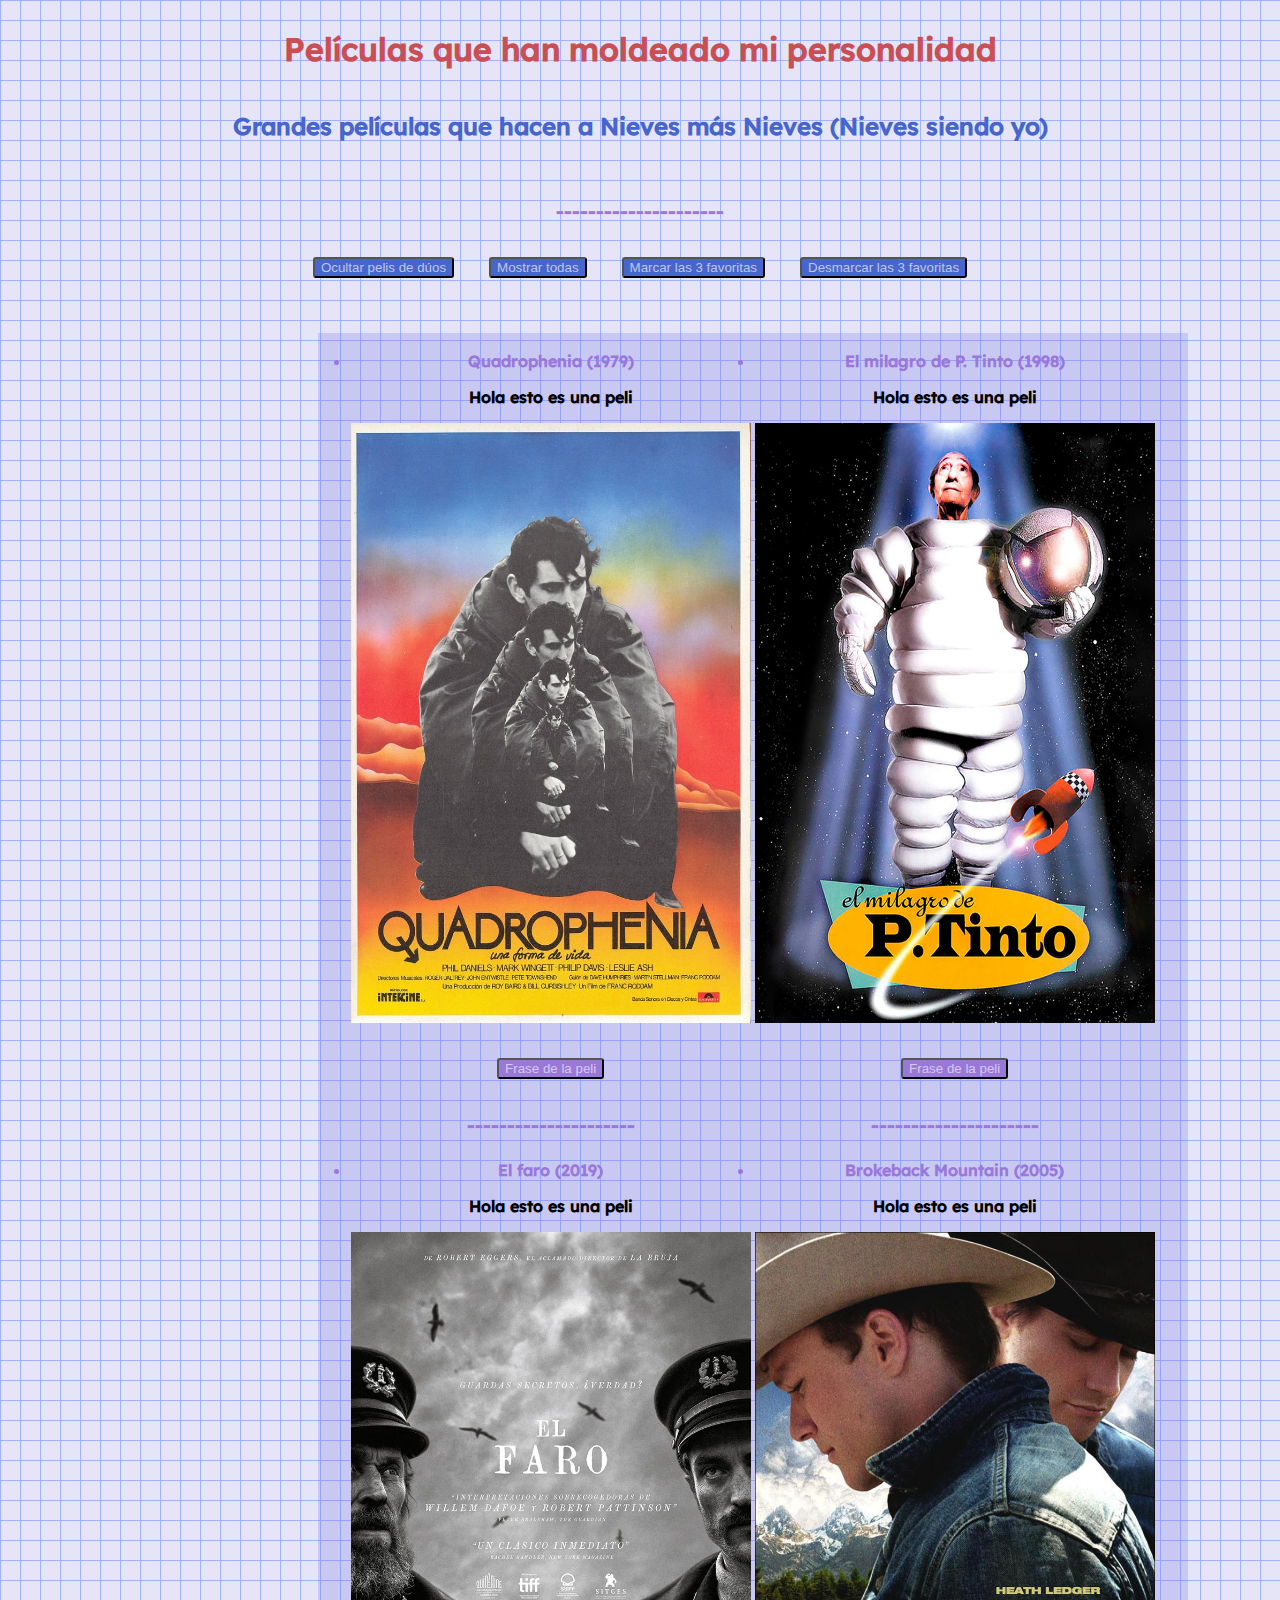
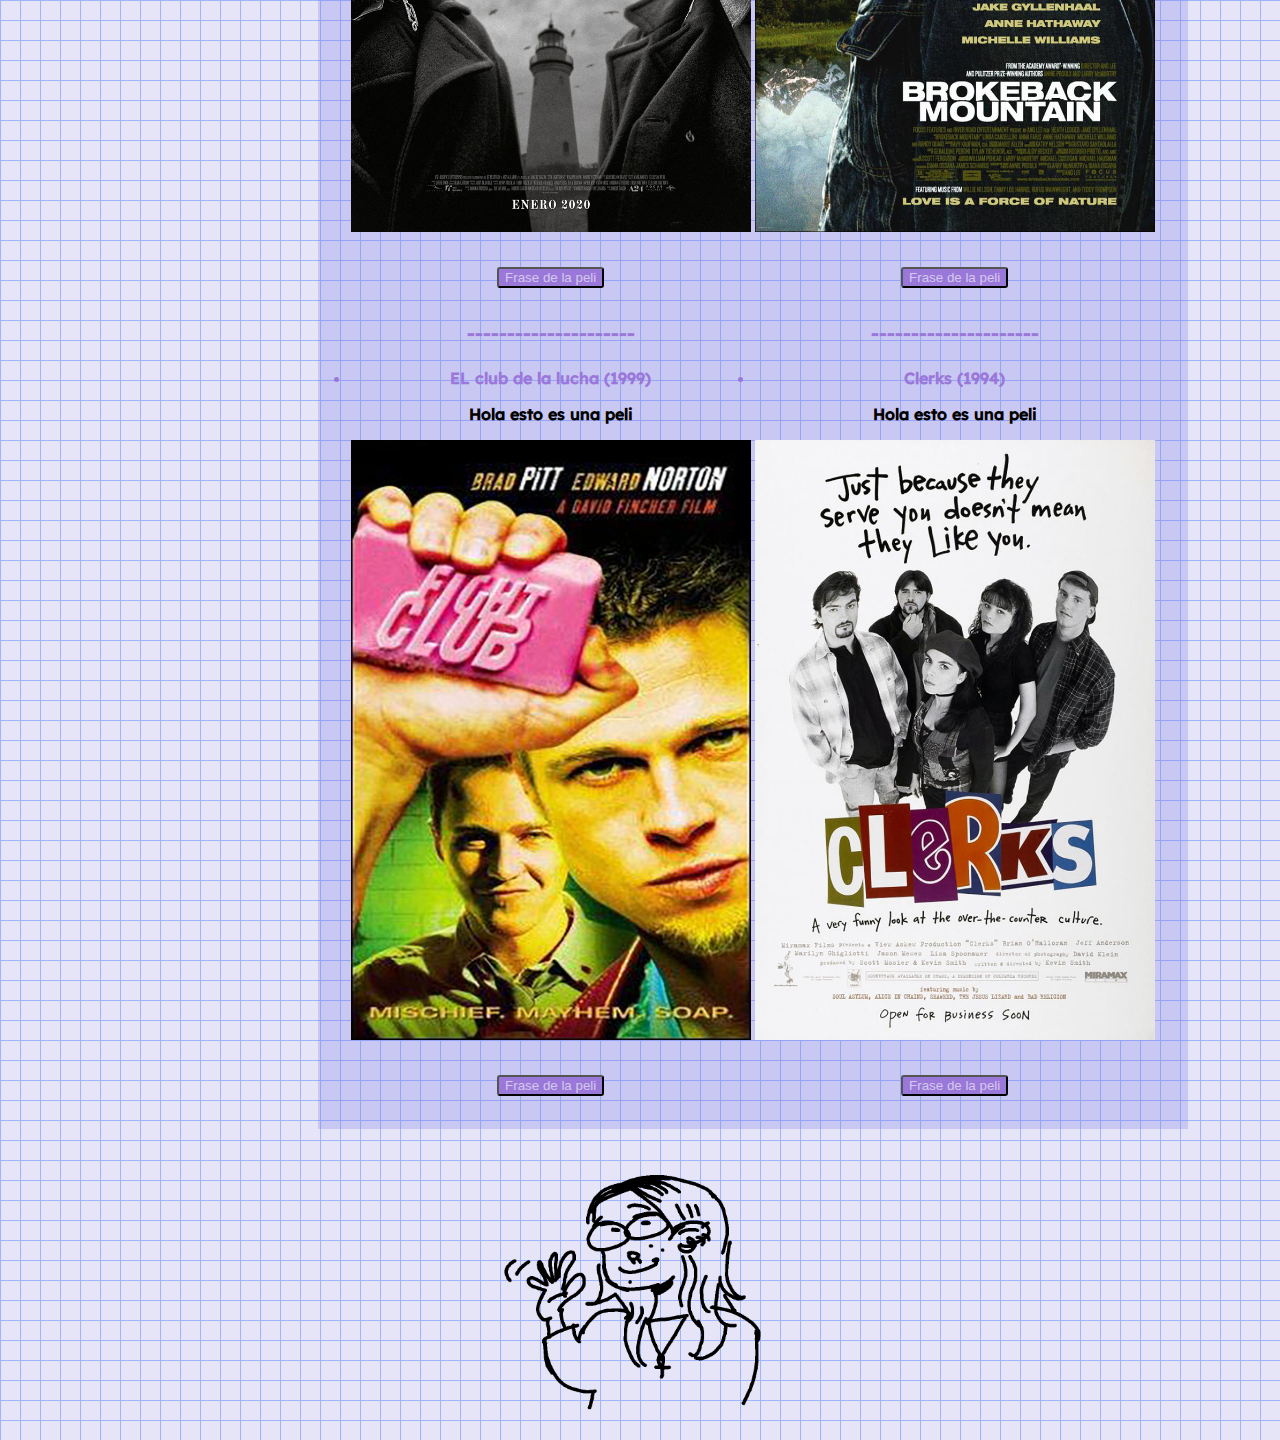
==== commit f40b2ecd: "ya funciona todo q le den" ====
--- a/web_op/index.html
+++ b/web_op/index.html
@@ -23,8 +23,8 @@
           <h2 class=h2> Grandes películas que hacen a Nieves más Nieves (Nieves siendo yo)</h2>
           <br>
           <h3 class="h3">---------------------</h3>
-          <button class="button1" onclick="alert(quadrAlerta())">Ocultar pelis</button>
-          <button class="button1" onclick="alert(quadrAlerta())">Mostrar todas</button>
+          <button class="button1" onclick="ocultar()">Ocultar pelis de dúos</button>
+          <button class="button1" onclick="mostrar()">Mostrar todas</button>
           <button type="button" class="button1" onclick="marcar()">Marcar las 3 favoritas</button>
           <button type="button" class="button1" onclick="desmarcar()">Desmarcar las 3 favoritas</button>
       </div>
@@ -40,7 +40,7 @@
               <h3 class="h3">---------------------</h3>
           </th>
           <th class="center">
-              <li class="h3">El milagro de P. Tinto (1998)</li>
+              <li class="favoritas h3">El milagro de P. Tinto (1998)</li>
               <p>Hola esto es una peli</p>
               <img class="peli" src="./img/elmilagro.jpg" alt="P. Tinto">
               <br>
@@ -50,16 +50,16 @@
         </tr>
 
         <tr>
-          <th class="center">
-              <li class="h3" id="fav1">El faro (2019)</li>
+          <th class="center duo" style="visibility: visible">
+              <li class="favoritas h3" >El faro (2019)</li>
               <p>Hola esto es una peli</p>
               <img class="peli" src="./img/faro.jpg" alt="El faro">
               <br>
               <button class="button2" onclick="alert(faroAlerta())">Frase de la peli</button>
               <h3 class="h3">---------------------</h3>
           </th>
-          <th class="center">
-              <li class="h3" id="fav2">Brokeback Mountain (2005)</li>
+          <th class="center duo" style="visibility: visible">
+              <li class="h3">Brokeback Mountain (2005)</li>
               <p>Hola esto es una peli</p>
               <img class="peli" src="./img/brokebackmountain.jpg" alt="Brokeback Mountain">
               <br>
@@ -71,7 +71,7 @@
       <br>
 
         <tr>
-            <th class="center">
+            <th class="center duo" style="visibility: visible">
               <li class="h3">EL club de la lucha (1999)</li>
               <p>Hola esto es una peli</p>
               <img class="peli" src="./img/lucha.jpg" alt="El club de la lucha">
@@ -79,7 +79,7 @@
               <button class="button2" onclick="alert(luchaAlerta())">Frase de la peli</button>
             </th>
             <th class="center">
-              <li class="h3" id="fav3">Clerks (1994)</li>
+              <li class="favoritas h3">Clerks (1994)</li>
               <p>Hola esto es una peli</p>
               <img class="peli" src="./img/clerks.jpg" alt="Clerks">
               <br>
@@ -88,17 +88,15 @@
         </tr>
     </table>
 
+    <br>
+
     <!-- a son cosas con hyperlinks -->
-    <a href="https://www.ucm.es/" target="_blank">
-      <!-- img son imagenes -->
-      <img src="https://www.ucm.es/themes/ucm16/media/img/logo.png" alt="Si la imagen no se carga, se ve esto">
-    </a>
-  </div>
-
-
-  <div>
-    <button onclick="desaparece('magico')"> Desaparece!!! (pero usando una función) </button>
-  </div>
+    <div class="center">
+      <a href="https://www.youtube.com/watch?v=wvVGSsq8Ono" target="_blank">
+        <!-- img son imagenes -->
+        <img src="./img/yo.png" width="300" alt="Si la imagen no se carga, se ve esto">
+      </a>
+    </div>
 </body>
 
 <!--2023-2024-->
--- a/web_op/estilo.css
+++ b/web_op/estilo.css
@@ -20,7 +20,7 @@
 }
 
 .h3 {
-  color: rgb(154, 120, 218);
+  color: #9a78da;
 }
 
 .center {
